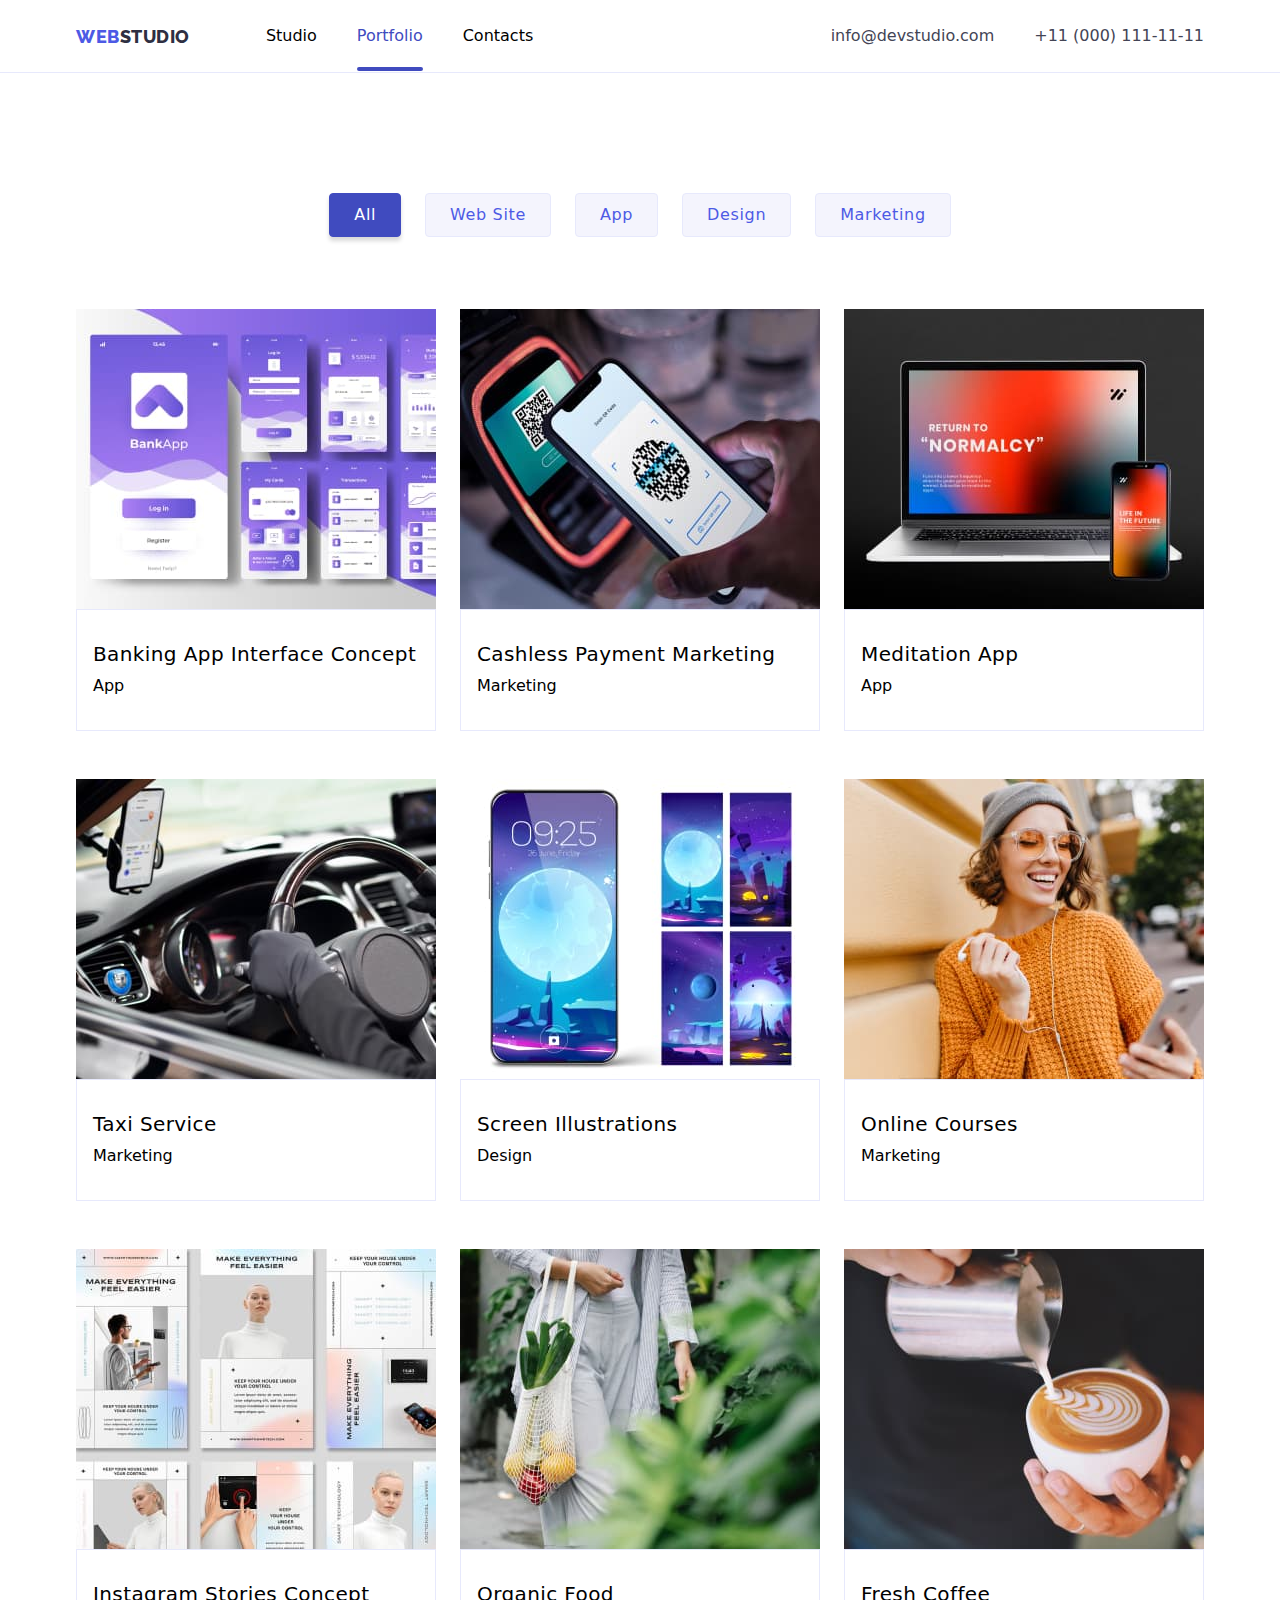
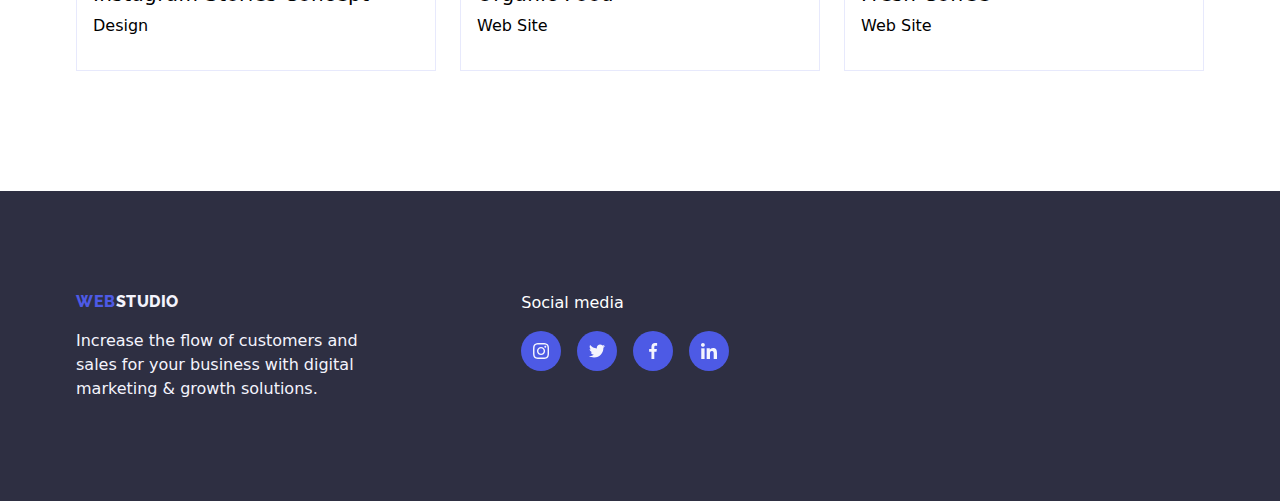
==== portfolio.html @ d6bd7398 "hw-06" ====
<!DOCTYPE html>
<html lang="en">
<head>
    <meta charset="UTF-8">
    <meta name="viewport" content="width=device-width, initial-scale=1.0">
    <title>GoIT WEBSTUDIO - Portfolio - Homework-5</title>
    <link rel="stylesheet" href="./css/styles.css">
    <link href="https://fonts.googleapis.com/css2?family=Raleway:wght@800&family=Roboto:wght@400;500;700;900&display=swap" rel="stylesheet">
    
    <link
      rel="stylesheet"
      href="https://cdnjs.cloudflare.com/ajax/libs/modern-normalize/2.0.0/modern-normalize.min.css"
    />

    
</head>
<body>
    <header class="header">
        <div class="container header-container">
          <nav class="header-navigation">
            <a class="header-logo link" href="./index.html">
              <span class="web-logo">WEB</span
              ><span class="studio-logo">STUDIO </span>
            </a>
  
            <ul class="header-list list">
              <li class="header-item">
                <a class="header-link link " href="./index.html">Studio</a>
              </li>
              <li class="header-item">
                <a class="header-link link current" href="./portfolio.html">Portfolio</a>
              </li>
              <li class="header-item">
                <a class="header-link link" href="#">Contacts</a>
              </li>
            </ul>
          </nav>
  
         <ul class="header-address list">
            <li>
              <a
                class="header-address-link link contacts"
                href="mailto:info@devstudio.com"
                >info@devstudio.com</a
              >
            </li>
            <li>
              <a class="header-address-link link contacts" href="tel:+110001111111"
                >+11 (000) 111-11-11</a
              >
            </li>
          </ul>
        </div>
      </header>

    <main>
        <section class="section">

      <!-- Button  -->
          <div class="container">
            <ul class="filter list">
                <li><button type="button" class="filter-item active">All</button></li>
                <li><button type="button" class="filter-item">Web Site</button></li>
                <li><button type="button" class="filter-item">App</button></li>
                <li><button type="button" class="filter-item">Design</button></li>
                <li><button type="button" class="filter-item">Marketing</button></li>
            </ul>
          
       <!--  Project Item  -->

          <ul class="project list">
                <li class="project-item">
              
                  <a class="project-link link" href="#">                 
                  <div class="project-cover-wrap">                   
                      <img  src="./images/project-1.jpg" alt="bank app" width="360" height="300" />
                    <p class="project-cover-text label"> 
                      14 Stylish and User-Friendly App Design </br>Concepts · Task 
                      Manager App · Calorie </br>Tracker App · Exotic Fruit Ecommerce </br>
                      App · Cloud Storage App
                      </p>  
                    </div>                 
                    <div class="project-name">
                    <h3 class="project-title project-style">Banking App Interface Concept</h3>
                    <p class="project-title-bottom project-style-bottom">App</p>
                </div>
              </a>
                </li>

                <li class="project-item">
                  <a class="project-link link" href="#">
                    <div class="project-cover-wrap"> 
                    <img src="./images/project-2.jpg" alt="cashless" width="360"> 
                    <p class="project-cover-text label"> 
                      14 Stylish and User-Friendly App Design </br>Concepts · Task 
                      Manager App · Calorie </br>Tracker App · Exotic Fruit Ecommerce </br>
                      App · Cloud Storage App
                      </p>
                    </div>
                    <div class="project-name">
                    <h3 class="project-title project-style">Cashless Payment Marketing</h3>
                    <p class="project-title-bottom project-style-bottom">Marketing</p>
                    </div>
                  </a>
                </li>

                

                <li  class="project-item">
                  <a class="project-link link" href="#">
                    <div class="project-cover-wrap"> 
                  <img src="./images/project-3.jpg" alt="meditation app" width="360">
                  <p class="project-cover-text label"> 
                    14 Stylish and User-Friendly App Design </br>Concepts · Task 
                    Manager App · Calorie </br>Tracker App · Exotic Fruit Ecommerce </br>
                    App · Cloud Storage App
                    </p>
                  </div>
                    <div class="project-name">
                    <h3 class="project-title project-style">Meditation App</h3>
                    <p class="project-title-bottom project-style-bottom">App</p>
                    </div>
                  </a>
                </li>

                <li class="project-item">
                  <a class="project-link link" href="#">
                    <div class="project-cover-wrap">
                    <img src="./images/project-4.jpg" alt="taxi service" width="360">
                    <p class="project-cover-text label"> 
                      14 Stylish and User-Friendly App Design </br>Concepts · Task 
                      Manager App · Calorie </br>Tracker App · Exotic Fruit Ecommerce </br>
                      App · Cloud Storage App
                      </p>
                  </div>
                    <div class="project-name">
                    <h3 class="project-title project-style">Taxi Service</h3>
                    <p class="project-title-bottom project-style-bottom">Marketing</p>
                    </div>
                    </a>
                </li>

                <li class="project-item">
                  <a class="project-link link" href="#">
                    <div class="project-cover-wrap">
                    <img src="./images/project-5.jpg" alt="screen illustrations" width="360">
                    <p class="project-cover-text label"> 
                      14 Stylish and User-Friendly App Design </br>Concepts · Task 
                      Manager App · Calorie </br>Tracker App · Exotic Fruit Ecommerce </br>
                      App · Cloud Storage App
                      </p>
                  </div>
                    <div class="project-name">
                    <h3 class="project-title project-style">Screen Illustrations</h3>
                    <p class="project-title-bottom project-style-bottom">Design</p>
                    </div>
                  </a>
                </li>

                
                <li class="project-item">
                  <a class="project-link link" href="#">
                    <div class="project-cover-wrap">
                    <img src="./images/project-6.jpg" alt="online courses" width="360">
                    <p class="project-cover-text label"> 
                      14 Stylish and User-Friendly App Design </br>Concepts · Task 
                      Manager App · Calorie </br>Tracker App · Exotic Fruit Ecommerce </br>
                      App · Cloud Storage App
                      </p>
                  </div>
                    <div class="project-name">
                    <h3 class="project-title project-style">Online Courses</h3>
                    <p class="project-title-bottom project-style-bottom">Marketing</p>
                    </div>
                  </a>
                </li>

                <li class="project-item">
                  <a class="project-link link" href="#">
                    <div class="project-cover-wrap">
                    <img src="./images/project-7.jpg" alt="instagram stories" width="360">
                    <p class="project-cover-text label"> 
                      14 Stylish and User-Friendly App Design </br>Concepts · Task 
                      Manager App · Calorie </br>Tracker App · Exotic Fruit Ecommerce </br>
                      App · Cloud Storage App
                      </p>
                  </div>
                    <div class="project-name">
                    <h3 class="project-title project-style">Instagram Stories Concept</h3>
                    <p class="project-title-bottom project-style-bottom">Design</p>
                    </div>
                  </a>
                </li>


                <li class="project-item">
                  <a class="project-link link" href="#">
                    <div class="project-cover-wrap">
                    <img src="./images/project-8.jpg" alt="organic food"  width="360">
                    <p class="project-cover-text label"> 
                      14 Stylish and User-Friendly App Design </br>Concepts · Task 
                      Manager App · Calorie </br>Tracker App · Exotic Fruit Ecommerce </br>
                      App · Cloud Storage App
                      </p>
                  </div>
                    <div class="project-name">
                    <h3 class="project-title project-style">Organic Food</h3>
                    <p class="project-title-bottom project-style-bottom">Web Site</p>
                </div>
              </a>
              </li>
                <li  class="project-item">
                  <a class="project-link link" href="#">
                    <div class="project-cover-wrap">
                    <img src="./images/project-9.jpg" alt="fresh coffee" width="360">
                    <p class="project-cover-text label"> 
                      14 Stylish and User-Friendly App Design </br>Concepts · Task 
                      Manager App · Calorie </br>Tracker App · Exotic Fruit Ecommerce </br>
                      App · Cloud Storage App
                      </p>
                  </div>
                    <div class="project-name">
                    <h3 class="project-title project-style">Fresh Coffee</h3>
                    <p class="project-title-bottom project-style-bottom">Web Site</p>
                </div>
               </a>
              </li>
            </ul>
          </div>
        </section>

    </main>

    <footer class="footer-section">
      <div class="container footer-container">
      <div class="footer-logo-wrapper ">
          <a href="./index.html" class="footer-logo link"> 
              <span class="web-logo">WEB</span><span class="footer-studiologo2">STUDIO</span>
          </a>

      <p class="footer-description footer-text">Increase the flow of customers and </br>sales for your business with digital marketing & growth solutions.</p>
                     
          </div> 
            <div class="container footer-social-wrap">

              <p class="footer-social-title">Social media</p>
              <ul class="footer-social-list list">
                <li class="footer-social-item"><a class="footer-social-link " href="https://www.instagram.com/" target="_blank" rel="noopenner noreferrer"> <svg class="footer-social-svg " width="16" height="16"> <use href="./images/icons.svg#instagram"></use> </svg></a></li>
                <li class="footer-social-item"><a class="footer-social-link " href="https://twitter.com/" target="_blank" rel="noopenner noreferrer"> <svg class="footer-social-svg "  width="16" height="16"> <use href="./images/icons.svg#twitter"></use> </svg></a></li>
                <li class="footer-social-item"><a class="footer-social-link " href="https://www.facebook.com/" target="_blank" rel="noopenner noreferrer"> <svg class="footer-social-svg " width="16" height="16"> <use href="./images/icons.svg#facebook"></use> </svg></a></li>
                <li class="footer-social-item"><a class="footer-social-link " href="https://www.linkedin.com/" target="_blank" rel="noopenner noreferrer"> <svg class="footer-social-svg " width="16" height="16"> <use href="./images/icons.svg#linkedin"></use> </svg></a></li>
              </ul>

            </div>
          </div>
        
    </footer>

    <script src="./js/modal.js"></script>
</body>
</html>
---- css/styles.css ----
:root {
    --IRIS: #4D5AE5;
    --OCEAN: #404BBF;
    --NAVYBLUE: #2E2F42;
    --WHITE: #FFF;
    --SLATE: #434455;
    --CORNFLOWER: #E7E9FC;
    --CLOUD: #F4F4FD;
    --LIGHT-SLATE: #8E8F99;
}

h1,
  h2,
  h3,
  h4,
  h5,
  h6,
  p,
  ul {
    margin: 0;
    padding: 0;
  }

  *::after,
  *::before {
    box-sizing: inherit;
  } 


body {
    font-family: roboto, sans-serif;
    font-size: 16px;
    font-style: normal;
    font-weight: 400;
    line-height: 24px;
    letter-spacing: 2%;
}


.container {
    margin: 0 auto;
    width: 1158px;
    padding: 0 15px;  
}

.list {
    list-style-type: none;
    padding: 0;
}

.link {
    list-style-type: none;
    padding: 0;
    text-decoration: none;
    color: inherit;
}

.section {
    padding: 120px 0;
}

.web-logo {
    color: var(--IRIS, #4D5AE5);
}

.studio-logo {
    color: var(--NAVYBLUE, #2E2F42);
}

.header-logo {
    color: var(--navyblue, #2e2f42);
    font-family: Raleway;
    font-size: 18px;
    font-weight: 800;
    line-height: 21px;
    letter-spacing: 0.54px;
    text-transform: uppercase;
}

.section-grey {
    background-color: var(--CLOUD, #F4F4FD);
}

.our-team-background {
    background-color: var(--WHITE, #FFF);
    border-radius: 0px 0px 4px 4px;
    box-shadow: 0px 2px 1px 0px rgba(46, 47, 66, 0.08), 0px 1px 1px 0px rgba(46, 47, 66, 0.16), 0px 1px 6px 0px rgba(46, 47, 66, 0.08);
}

/* Header - Navigation */

.header {
    border-bottom: 1px solid var(--CORNFLOWER, #E7E9FC);
}

.header-navigation {
    display: flex;
    align-items: center;
}

/* NAV of Studio, Portfolio and Content */

.header-container {
    display: flex;
    justify-content: space-between;
}

.header-list {
    display: flex;
    gap: 40px;    
    margin-left: 76px;
    padding-top: 24px 0;
}

.header-link {
    padding: 24px 0;
    position: relative;
    transition: color 250ms cubic-bezier(0.4, 0, 0.2, 1);
  }
  
  .header-link:hover,
  .header-link:focus {
    color: var(--iris, #4d5ae5);
  }
  
  .header-link::after {
    content: "";
    border-radius: 2px;
    border: 2px solid transparent;
    height: 4px;
    width: 0;
    position: absolute;
    left: 0;
    bottom: -2px;
    transition: width 250ms cubic-bezier(0.4, 0, 0.2, 1),
      background-color 250ms cubic-bezier(0.4, 0, 0.2, 1),
      border 250ms cubic-bezier(0.4, 0, 0.2, 1);
  }
  
  .header-link:hover::after,
  .header-link:focus::after {
    border: 2px solid var(--ocean, #404BBF);
    background-color: var(--ocean, #404BBF);
    width: 100%;
  }
  
  .current::after {
    content: "";
    border: 2px solid var(--ocean, #404BBF);
    border-radius: 2px;
    background-color: var(--ocean, #404BBF);
    height: 4px;
    width: 100%;
    position: absolute;
    left: 0;
    bottom: -2px;
  }
  

.header-link:hover, 
.header-link:focus {
    color: var(--IRIS, #4d5ae5);
}

.current {
    color: var(--OCEAN, #404BBF);
}

/* Email and Contacts   */

.header-address {
    display: flex;
    gap: 40px;
}

.header-address-link {
    display: block;
    padding: 24px 0;
}

.contacts {
    color: var(--SLATE, #434455);
    text-decoration: none;
    transition: color 250ms cubic-bezier(0.4, 0, 0.2, 1);
}

.contacts:hover,
.contacts:focus {
    color: var(--OCEAN, #404BBF);
}

.list {
    list-style-type: none;
}

/* hero section */
.hero-section { 
    background-image: linear-gradient(
        to right, 
        rgba(46, 47, 66, 0.7),
        rgba(46, 47, 66, 0.7)
    ), 
    url("../images/bg-people-office.png");
  
    align-items: center;
    padding: 188px 0 188px 0;
    text-align: center;
}


.hero-title {
    color: var(--WHITE, #FFF);
    text-align: center;
    font-size: 56px;
    font-style: normal;
    font-weight: 700;
    line-height: 60px; 
    letter-spacing: 1.12px;
    text-transform: uppercase;
    margin-bottom: 48px; 
} 
 
.hero-button {
    
    color: var(--WHITE, #FFF);
    background: var(--IRIS, #4D5AE5);
    font-family: Roboto;
    font-size: 16px;
    font-style: normal;
    font-weight: 500;
    line-height: 24px; 
    letter-spacing: 0.64px;
    
    display: inline-flex;
    padding: 16px 32px;
    align-items: flex-start;
    gap: 10px;

    border-radius: 4px;
    box-shadow: 0px 4px 4px 0px rgba(0, 0, 0, 0.15);
    border: none;

    transition: background-color 250ms cubic-bezier(0.4, 0, 0.2, 1);

}

.hero-button:hover
{
    background-color: var(--OCEAN, #404BBF);
    cursor: pointer;
}


/* SECTION BENEFITS */

.sec-title {
    margin-bottom: 72px;
}

.benefit-list{
    display: flex;
    gap: 24px;
   
}

.benefits-title {
    color: var(--NAVYBLUE, #2E2F42);
    font-family: Roboto;
    font-size: 20px;
    font-style: normal;
    font-weight: 500;
    line-height: 24px;
    letter-spacing: 0.4px;
    margin-bottom: 8px;
    width: 264px;
}

.title-description {
    color: var(--SLATE, #434455);
    width: 264px;
    font-family: Roboto;
    font-size: 16px;
    font-style: normal;
    font-weight: 400;
    line-height: 24px; 
    letter-spacing: 0.32px;
}

/*  OUR TEAM SECTION */

.sectiontitle-h2 {
    color: var(--NAVY-BLUE, #2E2F42);
    text-align: center;
    font-family: Roboto;
    font-size: 36px;
    font-style: normal;
    font-weight: 700;
    line-height: 40px;
    letter-spacing: 0.72px;
    text-transform: capitalize;
}


.ourteam-h3 {

    color: var(--NAVY-BLUE, #2E2F42);
    font-family: Roboto;
    font-size: 20px;
    font-style: normal;
    font-weight: 500;
    line-height: 24px; 
    letter-spacing: 0.4px;
}

.ourteam-position {
    color: var(--SLATE, #434455);
    font-family: Roboto;
    font-size: 16px;
    font-style: normal;
    font-weight: 400;
    line-height: 24px; 
    letter-spacing: 0.32px;
    text-align: center;
    
}


.what-are-we {
    display: flex;
    justify-content: space-between;
}

.our-team {
    display: flex;
    justify-content: space-between;
}

.ourteam-name {
    text-align: center;
    margin-bottom: 8px;
    
}


/* OUR TEAM SOCIAL ICON */

.section-item-wrap {
    padding-top: 32px;
    padding-bottom: 32px;
    gap: 32px;
    width: 100%;
    text-align: center;
 }


.benefit-svg-box {
    width: 264px;
    height: 112px;
    display: flex;
    align-items: center;
    border-radius: 4px;
    margin-bottom: 8px;
    background: var(--CLOUD, #F4F4FD);
    justify-content: center;
}



.team-social-link  {
    width: 100%;
    height: 100%;
    border-radius: 50%;
    display: flex;    
    align-items: center;
    justify-content: center;
    background-color: var(--IRIS, #4D5AE5);
    color: var(--CLOUD, #F4F4FD);

    transition: background-color 250ms cubic-bezier(0.4, 0, 0.2, 1);
}

.team-social-link:hover,
.team-social-link:focus {
    background-color: var(--OCEAN, #404BBF);
}



.team-social-list {
    display: flex;
    justify-content: center;
    gap: 24px;
    margin-top: 8px;
    
}

.team-social-item{
    width: 40px;
    height: 40px;
}



/* CUSTOMER SECTION ICON */


.customer-list {
    display: flex;
    justify-content: center;
    gap: 24px;
   
}

.customer-item {
    width: 168px;
    height: 88px; 
    /* border: 1px solid var(--LIGHT-SLATE, #8E8F99); */
}

.customer-link {
    width: 100%;
    height: 100%;
    display: flex;
    justify-content: center;
    align-items: center;
    border-radius: 4px;
    border: 1px solid var(--LIGHT-SLATE, #8E8F99);
    color: var(--LIGHT-SLATE, #8E8F99);
    transition: color 250ms cubic-bezier(0.4, 0, 0.2, 1);
}

.customer-svg {
    width: 104px;
    height: 54px;
    fill: currentColor;
}

.customer-link:hover  {
    border-color: var(--OCEAN, #404BBF);
    color: var(--OCEAN, #404BBF);
}



/* FOOTER SOCIAL SVG */

.footer-social-title {
    color: var(--WHITE, #FFF);
    display: flex;
    font-weight: 500;
}

.footer-social-wrap {
    margin-left: 120px;
    
}


/* FOOTER */

.footer {
    background-color: var(--NAVYBLUE, #2E2F42);
}

.footer-text {
    color: var(--CLOUD, #F4F4FD);
    margin-top: 17px;
}

.footer-studiologo2 {
    color: var(--CLOUD, #F4F4FD);
}

.footer-section {
    background-color: var(--NAVYBLUE, #2E2F42);
    padding-top: 100px;
    padding-bottom: 100px;
    display: flex;
    
}

.footer-container {
    display: flex;
    align-items: flex-start;
}

.footer-social-list {
    flex-wrap: wrap;
    display: flex;
    gap: 16px;
    margin-top: 16px;
}

.footer-social-item {
    width: 40px;
    height: 40px;
}

.footer-social-link {
    width: 100%;
    height: 100%;
    border-radius: 50%;
    display: flex;
    align-items: center;
    justify-content: center;
    background: var(--IRIS, #4D5AE5);
    transition: background-color 250ms cubic-bezier(0.4, 0, 0.2, 1);
    
}



.footer-social-link:hover,
.footer-social-link:focus {
    background-color: #31d0aa;
}

.footer-social-svg {
    fill: currentColor;
}

.footer-logo {
    display: flex;
    font-weight: 800;
    line-height: 21px;
    letter-spacing: .54px;
    text-transform: uppercase;
    font-style: normal;
    font-family: Raleway;
}

.footer-logo-wrapper {
    width: 261.554;
    height: 112.969;
    /* display: flex; */
}

/* Portfolio */

.filter-item {
    
    padding: 12px 24px;
    border-radius: 4px;
    font-family: inherit;
    font-size: 16px;
    font-weight: 500;
    letter-spacing:  .64px;
    border: 1px solid var(--CORNFLOWER, #E7E9FC);
    background-color: var(--CLOUD, #F4F4FD);
    color: var(--IRIS, #4D5AE5);
    transition: background-color 250ms cubic-bezier(0.4, 0, 0.2, 1),
    border 250ms cubic-bezier(0.4, 0, 0.2, 1),
    border-radius 250ms cubic-bezier(0.4, 0, 0.2, 1),
    color 250ms cubic-bezier(0.4, 0, 0.2, 1)
    ;
}



.filter-item:hover,
.filter-item:focus {
    color: var(--WHITE, #F4F4FD);
    background: var(--OCEAN, #404BBF);
    border: 1px solid var(--OCEAN, #404BBF);
    box-shadow: 0px 4px 4px 0px rgba(0, 0, 0, 0.15);
    border-radius: 4px;
    cursor: pointer;
}

.active {
    color: var(--WHITE, #FFF);
    background: var(--OCEAN, #404BBF);
    border: 1px solid var(--OCEAN, #404BBF);
    box-shadow: 0px 4px 4px 0px rgba(0, 0, 0, 0.15);
}

.filter {
    display: flex;
    justify-content: center;
    align-items: center;
    gap: 24px;
    margin-bottom: 72px;
}



/*  */
.project {
    display: flex;
    flex-wrap: wrap;
    margin-bottom: -48px;
    margin-right: -24px;
    
    
}

 .project-item {
    display: flex;
    flex-direction: column;
    align-items: flex-start;
    margin-right: 24px;
    margin-bottom: 48px;  

}

.project-name {
    padding: 32px 16px;
   
    border-top: 0;
    
    display: flex;
    flex-direction: column;
    justify-content: center;
    align-items: flex-start;
    align-self: stretch;

    border-bottom: 1px solid var(--CORNFLOWER, #E7E9FC); 
    background-color: var(--WHITE, #fff);
    border: 1px solid var(--CORNFLOWER, #E7E9FC);
}

img {
    display: block;
}


.project-title {
    margin-bottom: 8px;
}

.project-style {
    font-size: 20px;
    font-weight: 500;
    line-height: 24px;
    letter-spacing: .4px;
}

.section-no-top-padding {
    padding-top: 0;
}

/* PORTFOLIO CARDS */

.project-link {
    transition: box-shadow 250ms cubic-bezier(.4, 0, .2, 1);  
}

.project-link:hover,
.project-link:focus
 {
    box-shadow: 0px 2px 1px 0px rgba(46, 47, 66, 0.08), 
    0px 1px 1px 0px rgba(46, 47, 66, 0.16), 0px 1px 6px 0px rgba(46, 47, 66, 0.08);

}

image {
    display: block;
    max-width: 100%;
    height: auto;
}

.project-cover-wrap {
    position: relative;
    overflow: hidden;

}

 .project-cover-text {
    position: absolute;
    top: 0;
    height: 100%;
    width: 100%;
    padding: 40px 32px;
    background-color: var(--IRIS, #4D5AE5);
    color:var(--CLOUD, #F4F4FD);
    font-size: 16px;
    font-weight: 400;
    line-height: 24px;
    letter-spacing: 0.32px;
    transform: translateY(100%);
    transition: transform 250ms cubic-bezier(0.4, 0, 0.2, 1);
}

.project-link:hover .project-cover-text,
.project-link:focus .project-cover-text {
    transform: translateY(0);
}



/* MODAL OF MAIN PAGE */

.backdrop {
    position: fixed;
    top: 0;
    left: 0;
    width: 100%;
    height: 100%;
    background-color: rgba(46, 47, 66, 0.4);
    opacity: 1;
    transition: opacity 250ms cubic-bezier(0.4, 0, 0.2, 1);
  }
  
  .modal {
    position: absolute;
    top: 50%;
    left: 50%;
    min-width: 408px;
    min-height: 584px;
    background-color: var(--dairy, #fcfcfc);
    box-shadow: 0px 2px 1px 0px rgba(0, 0, 0, 0.2),
      0px 1px 3px 0px rgba(0, 0, 0, 0.12), 0px 1px 1px 0px rgba(0, 0, 0, 0.14);
    border-radius: 4px;
  
    transform: translate(-50%, -50%) scale(1);
    transition: transform 250ms cubic-bezier(0.4, 0, 0.2, 1);
  }
  
  .backdrop.is-hidden .modal {
    transform: translate(-50%, -50%) scale(0);
  }
  
  .modal-close {
    position: absolute;
    top: 8px;
    right: 8px;
    padding: 0;
    display: flex;
    justify-content: center;
    align-items: center;
    width: 30px;
    height: 30px;
  
    background-color: var(--cornflower, #e7e9fc);
    color: var(--navyblue, #2E2F42);
    border: 1px solid rgba(0, 0, 0, 0.1);
    border-radius: 15px;
    cursor: pointer;
  
    transition: color 250ms cubic-bezier(0.4, 0, 0.2, 1),
      background-color 250ms cubic-bezier(0.4, 0, 0.2, 1);
  }
  
  .modal-close-icon {
    fill: currentColor;
  }
  
  .modal-close:hover,
  .modal-close:focus {
    background-color: var(--ocean, #404BBF);
    color: white;
  }
  
  .is-hidden {
    visibility: none;
    opacity: 0;
    pointer-events: none;
  }
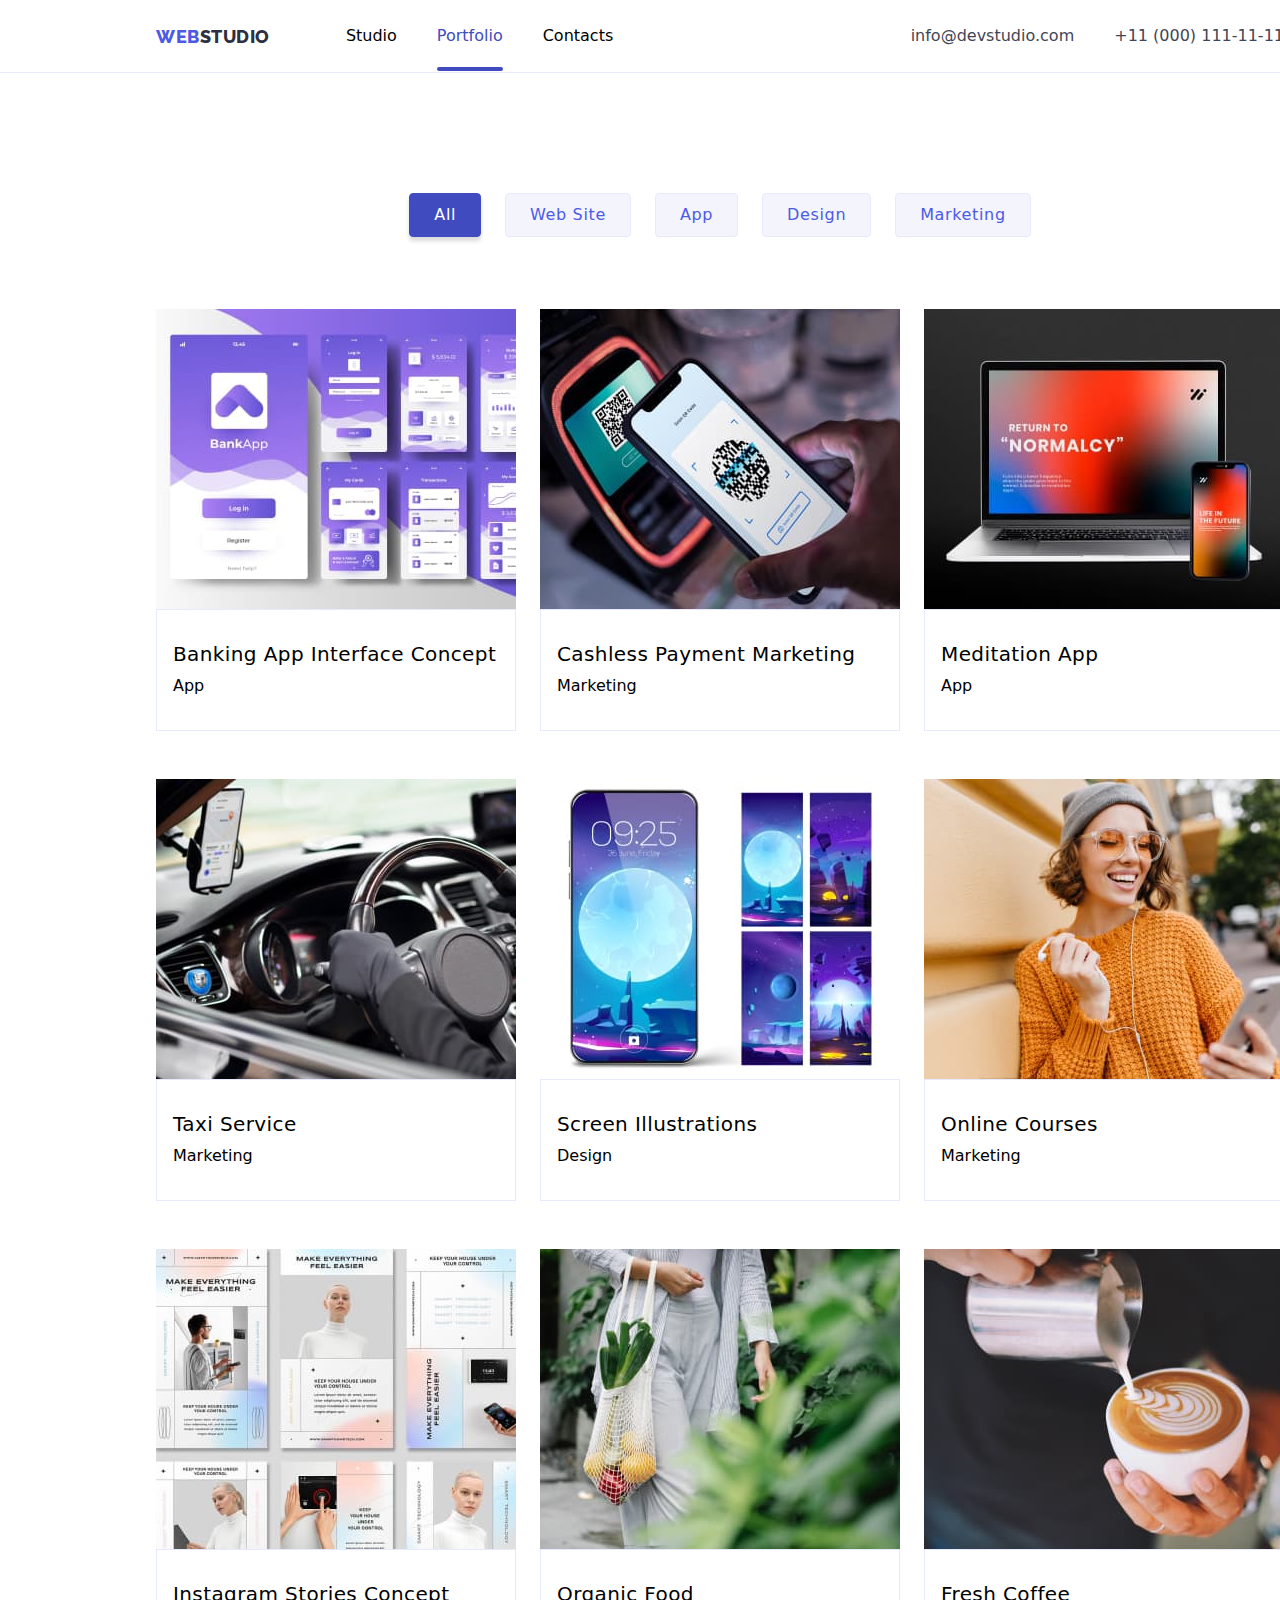
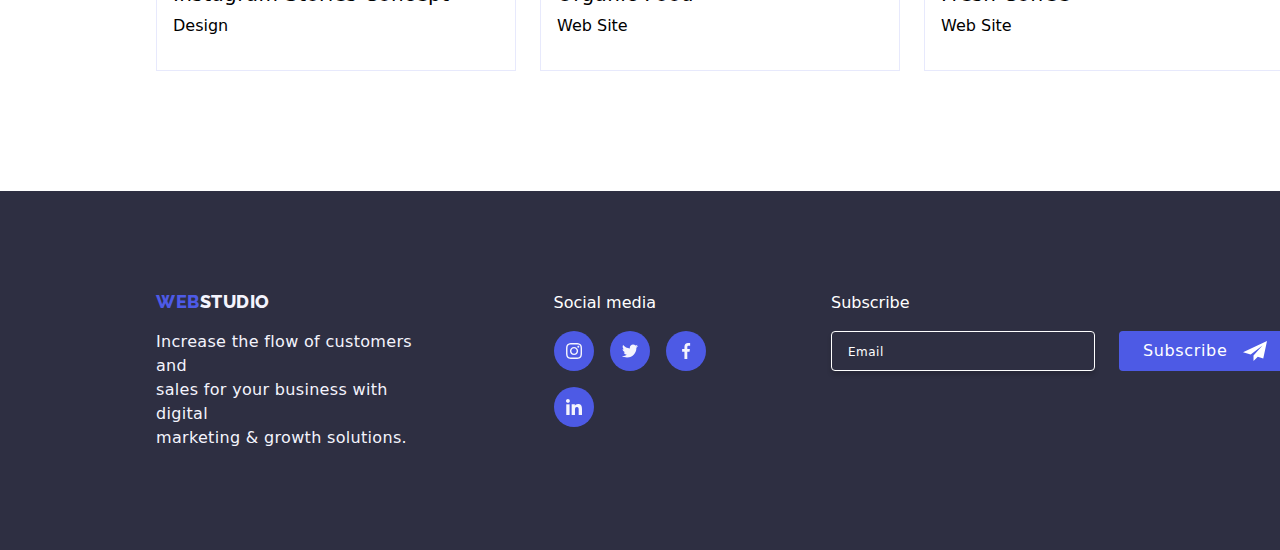
==== commit ad9489e1: "hw-06" ====
--- a/portfolio.html
+++ b/portfolio.html
@@ -231,28 +231,80 @@
 
     </main>
 
-    <footer class="footer-section">
-      <div class="container footer-container">
-      <div class="footer-logo-wrapper ">
+    <footer class="footer">
+      
+      <div class="container row">
+
+      <div class="footer-container">
           <a href="./index.html" class="footer-logo link"> 
               <span class="web-logo">WEB</span><span class="footer-studiologo2">STUDIO</span>
           </a>
 
-      <p class="footer-description footer-text">Increase the flow of customers and </br>sales for your business with digital marketing & growth solutions.</p>
-                     
+      <p class="footer-description footer-text">
+        Increase the flow of customers and </br>
+      sales for your business with digital
+       </br> marketing & growth solutions.</p>
+          
           </div> 
-            <div class="container footer-social-wrap">
+
+            <div class="footer-container footer-social-wrap">
 
               <p class="footer-social-title">Social media</p>
               <ul class="footer-social-list list">
-                <li class="footer-social-item"><a class="footer-social-link " href="https://www.instagram.com/" target="_blank" rel="noopenner noreferrer"> <svg class="footer-social-svg " width="16" height="16"> <use href="./images/icons.svg#instagram"></use> </svg></a></li>
-                <li class="footer-social-item"><a class="footer-social-link " href="https://twitter.com/" target="_blank" rel="noopenner noreferrer"> <svg class="footer-social-svg "  width="16" height="16"> <use href="./images/icons.svg#twitter"></use> </svg></a></li>
-                <li class="footer-social-item"><a class="footer-social-link " href="https://www.facebook.com/" target="_blank" rel="noopenner noreferrer"> <svg class="footer-social-svg " width="16" height="16"> <use href="./images/icons.svg#facebook"></use> </svg></a></li>
-                <li class="footer-social-item"><a class="footer-social-link " href="https://www.linkedin.com/" target="_blank" rel="noopenner noreferrer"> <svg class="footer-social-svg " width="16" height="16"> <use href="./images/icons.svg#linkedin"></use> </svg></a></li>
+                <li class="footer-social-item">
+                  <a class="footer-social-link " href="https://www.instagram.com/" target="_blank" rel="noopenner noreferrer">
+                     <svg class="footer-social-svg " width="16" height="16">
+                       <use href="./images/icons.svg#instagram">
+                       </use> 
+                      </svg>
+                    </a>
+                  </li>
+                <li class="footer-social-item">
+                  <a class="footer-social-link " href="https://twitter.com/" target="_blank" rel="noopenner noreferrer"> 
+                    <svg class="footer-social-svg "  width="16" height="16"> 
+                      <use href="./images/icons.svg#twitter">
+                      </use> 
+                    </svg>
+                  </a>
+                </li>
+                <li class="footer-social-item">
+                  <a class="footer-social-link " href="https://www.facebook.com/" target="_blank" rel="noopenner noreferrer"> 
+                    <svg class="footer-social-svg " width="16" height="16"> 
+                      <use href="./images/icons.svg#facebook">
+                      </use> 
+                    </svg>
+                  </a>
+                </li>
+                <li class="footer-social-item">
+                  <a class="footer-social-link " href="https://www.linkedin.com/" target="_blank" rel="noopenner noreferrer"> 
+                    <svg class="footer-social-svg " width="16" height="16"> 
+                      <use href="./images/icons.svg#linkedin">
+                      </use> 
+                    </svg>
+                  </a>
+                </li>
               </ul>
 
             </div>
-          </div>
+
+            <div class="footer-container footer-form" >
+              <form name="subscribe_form" autocomplete="on" novalidate> 
+              <label class="footer-form-label">
+                Subscribe
+                <input type="email" name="email" placeholder="Email" class="footer-form-input" required/>
+              </label>
+          
+
+              <button type="submit" class="footer-form-button ">Subscribe
+                <svg class="footer-form-svgsubscribe"> 
+                  <use href="./images/icons.svg#subscribe"></use> 
+                </svg>
+              </button>
+            </div>
+          </form>
+        </div>
+
+      </div>
         
     </footer>
 
--- a/css/styles.css
+++ b/css/styles.css
@@ -7,6 +7,7 @@
     --CORNFLOWER: #E7E9FC;
     --CLOUD: #F4F4FD;
     --LIGHT-SLATE: #8E8F99;
+    --NAVY-BLUE-modal: rgba(46, 47, 66, 0.40);
 }
 
 h1,
@@ -18,7 +19,6 @@
   p,
   ul {
     margin: 0;
-    padding: 0;
   }
 
   *::after,
@@ -39,8 +39,9 @@
 
 .container {
     margin: 0 auto;
-    width: 1158px;
-    padding: 0 15px;  
+    width: 1440px;
+    padding: 0 156px;
+     
 }
 
 .list {
@@ -201,7 +202,6 @@
         rgba(46, 47, 66, 0.7)
     ), 
     url("../images/bg-people-office.png");
-  
     align-items: center;
     padding: 188px 0 188px 0;
     text-align: center;
@@ -220,8 +220,7 @@
     margin-bottom: 48px; 
 } 
  
-.hero-button {
-    
+.hero-button { 
     color: var(--WHITE, #FFF);
     background: var(--IRIS, #4D5AE5);
     font-family: Roboto;
@@ -230,12 +229,10 @@
     font-weight: 500;
     line-height: 24px; 
     letter-spacing: 0.64px;
-    
     display: inline-flex;
     padding: 16px 32px;
     align-items: flex-start;
     gap: 10px;
-
     border-radius: 4px;
     box-shadow: 0px 4px 4px 0px rgba(0, 0, 0, 0.15);
     border: none;
@@ -300,7 +297,6 @@
     text-transform: capitalize;
 }
 
-
 .ourteam-h3 {
 
     color: var(--NAVY-BLUE, #2E2F42);
@@ -324,7 +320,6 @@
     
 }
 
-
 .what-are-we {
     display: flex;
     justify-content: space-between;
@@ -340,7 +335,6 @@
     margin-bottom: 8px;
     
 }
-
 
 /* OUR TEAM SOCIAL ICON */
 
@@ -352,7 +346,6 @@
     text-align: center;
  }
 
-
 .benefit-svg-box {
     width: 264px;
     height: 112px;
@@ -363,8 +356,6 @@
     background: var(--CLOUD, #F4F4FD);
     justify-content: center;
 }
-
-
 
 .team-social-link  {
     width: 100%;
@@ -375,7 +366,6 @@
     justify-content: center;
     background-color: var(--IRIS, #4D5AE5);
     color: var(--CLOUD, #F4F4FD);
-
     transition: background-color 250ms cubic-bezier(0.4, 0, 0.2, 1);
 }
 
@@ -383,7 +373,6 @@
 .team-social-link:focus {
     background-color: var(--OCEAN, #404BBF);
 }
-
 
 
 .team-social-list {
@@ -399,22 +388,17 @@
     height: 40px;
 }
 
-
-
 /* CUSTOMER SECTION ICON */
-
 
 .customer-list {
     display: flex;
     justify-content: center;
     gap: 24px;
-   
 }
 
 .customer-item {
     width: 168px;
     height: 88px; 
-    /* border: 1px solid var(--LIGHT-SLATE, #8E8F99); */
 }
 
 .customer-link {
@@ -441,7 +425,6 @@
 }
 
 
-
 /* FOOTER SOCIAL SVG */
 
 .footer-social-title {
@@ -452,7 +435,6 @@
 
 .footer-social-wrap {
     margin-left: 120px;
-    
 }
 
 
@@ -460,11 +442,25 @@
 
 .footer {
     background-color: var(--NAVYBLUE, #2E2F42);
+    padding: 100px 0;
+}
+
+.footer-container  {
+    display: flex;
+    flex-direction: column;
+}
+
+.row {
+    display: flex;
+    flex-direction: row;
 }
 
 .footer-text {
     color: var(--CLOUD, #F4F4FD);
-    margin-top: 17px;
+    margin-top: 17.5px;
+    font-size: 16px;
+    line-height: 24px;
+    letter-spacing: 0.32px;
 }
 
 .footer-studiologo2 {
@@ -473,16 +469,10 @@
 
 .footer-section {
     background-color: var(--NAVYBLUE, #2E2F42);
-    padding-top: 100px;
-    padding-bottom: 100px;
-    display: flex;
+    padding: 100px 0;
     
 }
 
-.footer-container {
-    display: flex;
-    align-items: flex-start;
-}
 
 .footer-social-list {
     flex-wrap: wrap;
@@ -508,8 +498,6 @@
     
 }
 
-
-
 .footer-social-link:hover,
 .footer-social-link:focus {
     background-color: #31d0aa;
@@ -520,20 +508,104 @@
 }
 
 .footer-logo {
-    display: flex;
+    color: var(--IRIS, #4D5AE5);
     font-weight: 800;
     line-height: 21px;
     letter-spacing: .54px;
-    text-transform: uppercase;
+    text-transform: uppercase; 
+    font-family: Raleway;
+    font-size: 18px;
+}
+
+.footer-logo-wrapper {
+    display: flex;
+    flex-direction: column;
+}
+
+/* Footer Button and Form */
+
+.footer-form-button {
+    height: 40px;
+    display: inline-flex;
+    padding: 8px 24px;
+    justify-content: center;
+    align-items: center;
+    gap: 16px;
+    margin-left: 24px;
+    border: none;
+    font-weight: 500;
+    line-height: 24px;
+    letter-spacing: 0.64px;
+    border-radius: 4px;
+    color: var(--white, #FFF);
+    background: var(--iris, #4D5AE5);
+    cursor: pointer;
+    transition-property: background-color, color;
+    transition-duration: 250ms;
+    transition-timing-function: cubic-bezier(0.4, 0, 0.2, 1);
+} 
+
+.footer-form-svgsubscribe {
+    width: 24px;
+    height: 24px;
+}
+
+.footer-container form{
+    display: flex;
+    align-items: flex-end;
+}
+
+.footer-form {
+    width: 453px;
+    height: 80px;
+    flex-shrink: 0;
+    margin-left: 80px; 
+}
+
+.footer-form-button:hover {
+    background-color: var(--OCEAN, #404BBF);
+  } 
+
+.footer-form-label {
+   display: block;
+   color: var(--WHITE, #FFF);
+   font-weight: 500;
+}
+
+
+.footer-form-input {
+    color: var(--white, #fff);
+    width: 264px;
+    height: 40px;
+    padding: 8px 16px;
+    display: flex;
+    margin-top: 16px;
+    font-size: 14px;
+    flex-shrink: 0;
+    background: var(--navyblue, #2E2F42);
+    border-radius: 4px;
+    border: 1px solid var(--white, #FFF);
+    box-shadow: 0px 4px 4px 0px rgba(0, 0, 0, 0.15);
+}
+
+  
+.footer-form-input::placeholder{
+    color: var(--white, #FFF);
+    font-size: 12px;
     font-style: normal;
-    font-family: Raleway;
-}
-
-.footer-logo-wrapper {
-    width: 261.554;
-    height: 112.969;
-    /* display: flex; */
-}
+    font-weight: 400;
+    line-height: 24px;
+    letter-spacing: 0.48px;
+}
+
+
+.footer-form-label {
+    display: block;
+    color: var(--WHITE, #fff);
+}
+
+
+
 
 /* Portfolio */
 
@@ -703,33 +775,30 @@
   
   .modal {
     position: absolute;
+    padding: 72px 24px 24px 24px;
     top: 50%;
     left: 50%;
-    min-width: 408px;
-    min-height: 584px;
-    background-color: var(--dairy, #fcfcfc);
-    box-shadow: 0px 2px 1px 0px rgba(0, 0, 0, 0.2),
-      0px 1px 3px 0px rgba(0, 0, 0, 0.12), 0px 1px 1px 0px rgba(0, 0, 0, 0.14);
-    border-radius: 4px;
-  
-    transform: translate(-50%, -50%) scale(1);
-    transition: transform 250ms cubic-bezier(0.4, 0, 0.2, 1);
-  }
-  
-  .backdrop.is-hidden .modal {
+    width: 408px;
+    border-radius: 4px;
+    background: var(--dairy, #fcfcfc);
+    box-shadow: 0px 2px 1px 0px rgba(0, 0, 0, 0.20), 0px 1px 3px 0px rgba(0, 0, 0, 0.12), 0px 1px 1px 0px rgba(0, 0, 0, 0.14);
+    transform: translate(-50%, -50%);
+}
+  
+  .backdrop .is-hidden .modal {
     transform: translate(-50%, -50%) scale(0);
   }
   
   .modal-close {
     position: absolute;
-    top: 8px;
-    right: 8px;
+    top: 24px;
+    right: 24px;
     padding: 0;
     display: flex;
     justify-content: center;
     align-items: center;
-    width: 30px;
-    height: 30px;
+    width: 24px;
+    height: 24px;
   
     background-color: var(--cornflower, #e7e9fc);
     color: var(--navyblue, #2E2F42);
@@ -737,8 +806,8 @@
     border-radius: 15px;
     cursor: pointer;
   
-    transition: color 250ms cubic-bezier(0.4, 0, 0.2, 1),
-      background-color 250ms cubic-bezier(0.4, 0, 0.2, 1);
+    transition: color 250ms cubic-bezier(0.4, 0, 0.2, 1);
+    background-color 250ms cubic-bezier(0.4, 0, 0.2, 1);
   }
   
   .modal-close-icon {
@@ -756,3 +825,227 @@
     opacity: 0;
     pointer-events: none;
   }
+
+
+.form-header {
+    color: var(--NAVY-BLUE, #2E2F42);
+    margin-bottom: 34px;
+    font-weight: 500;
+    text-align: center;
+}
+
+.form-container {
+    display: flex;
+    flex-direction: column;
+    align-items: flex-start;
+    border-radius: 4px;
+}
+
+.form-button-container {
+    display: flex;
+    align-items: center;
+    justify-content: center;
+    width: 100%;
+}
+
+.form-button {
+    width: 169px;
+    height: 56px;
+    padding: 16px 32px;
+    border-radius: 4px;
+    border: none;
+    color: var(--WHITE, #fff);
+    background-color: var(--IRIS, #4D5AE5);
+    box-shadow: 0px 4px 4px 0px rgba(0, 0, 0, 0.15); 
+    color: var(--WHITE, #FFF);
+    text-align: center;
+    font-weight: 500;
+    letter-spacing: 0.64px;
+    cursor: pointer;
+    transition-property: background-color, color;
+    transition-duration: 250ms;
+    transition-timing-function:cubic-bezier(0.4, 0, 0.2, 1)
+
+}
+
+.form-button:hover,
+.form-button:focus {
+    background-color: var(--OCEAN, #404BBF)
+}
+
+.form-input {
+    display: block;
+    width: 360px;
+    height: 40px;
+    padding-top: 11px;
+    padding-bottom: 11px;
+    padding-left: 38px;
+    flex-shrink: 0;
+    font-size: 14px;
+    fill: currentColor;
+    border-radius: 4px;
+    border: 1px solid var(--NAVYBLUE, #2e2f42);
+    transition-property: border;
+    transition-duration: 250ms;
+    transition-timing-function: cubic-bezier(0.4, 0, 0.2, 1);
+}
+
+.form-input:focus,
+.form-input:hover,
+.form-textarea:hover,
+.form-textarea:focus {
+    border: 1px solid var(--IRIS, #4D5AE5);
+}
+
+.form-input:focus+.form-input-icon,
+.form-input:hover+.form-input-icon {
+    fill: var(--IRIS, #4D5AE5);
+}
+
+.form-textarea {
+    width: 360px;
+    height: 120px;
+    flex-shrink: 0;
+    padding-top: 8px;
+    padding-left: 16px;
+    border-radius: 4px;
+    font-size: 14px;
+    border: 1px solid var(--NAVYBLUE-modal, rgba(46, 47, 66, 0.40));
+    resize: none;
+    transition-property: border;
+    transition-duration: 250ms;
+    transition-timing-function: cubic-bezier(0.4, 0, 0.2, 1);
+}
+
+.form-textarea::placeholder {
+    color: var(--NAVY-BLUE-modal, rgba(46, 47, 66, 0.40));
+    font-size: 12px;
+    font-weight: 400;
+    line-height: 14px;
+    letter-spacing: 0.48px;
+}
+
+
+.form-label {
+    position: relative;
+    margin-bottom: 30px;
+    font-size: 12px;
+    line-height: 1.166;
+    letter-spacing: 0.01em;
+    color: var(--LIGHT-SLATE, #8E8F99);
+    
+}
+
+.form-label-textarea {
+    position: relative;
+    margin: 16px;
+    font-size: 12px;
+    line-height: 1.166;
+    letter-spacing: 0.01em;
+    color: var(--LIGHT-SLATE, #8E8F99);
+}
+
+.form-label-text {
+    position: absolute;
+    top: -20px;
+}
+
+.form-input-icon {
+    position: absolute;
+    transform: translateY(-50%);
+
+}
+
+.form-input-icon {
+    position: absolute;
+    width: 18px;
+    height: 24px;
+    flex-shrink: 0;
+    transform: translateY(-50%);
+    top: 50%;
+    left: 16px;
+    fill: var(--NAVYBLUE, #2e2f42);
+    transition-property: fill;
+    transition-duration: 250ms;
+    transition-timing-function: cubic-bezier(0.4, 0, 0.2, 1);
+}
+
+.form-textarea {
+    height: 120px;
+    width: 360px;
+    flex-shrink: 0;
+   
+}
+
+.form-agree-box {
+    display: flex;
+    align-items: center;
+    justify-content: flex-start;
+    width: 360px;
+    height: 16px;
+    gap: 8px;
+    margin-bottom: 24px;
+}
+
+.form-agree-box-text {
+    flex-shrink: 0;
+    color: var(--LIGHT-SLATE, #8E8F99);
+    font-size: 12px;
+    font-weight: 400;
+    line-height: 16px;
+    letter-spacing: .48px;
+    text-decoration-line: underline;
+    transition-property: color, text-decoration-color;
+    transition-duration: 250ms;
+    transition-timing-function: cubic-bezier(0.4, 0, 0.2, 1);
+}
+
+.form-agree-box-link:hover,
+.form-agree-box-link:focus {
+    color: var(--OCEAN, #404BBF);
+    text-decoration-color: rgba(0, 0, 255, 0.0);
+}
+
+.checkbox {
+    position: absolute;
+    appearance: none;
+}
+
+.checkbox-icon {
+    display:inline-block;
+    border-radius: 2px;
+    fill: none;
+    transition-property: border;
+    transition-duration: 250ms;
+    transition-timing-function: cubic-bezier(0.4, 0, 0.2, 1);
+}
+
+.checkbox-icon:hover, 
+.checkbox-icon:focus {
+    border: 1px solid var(--IRIS, #4D5AE5);
+}
+
+
+.check-mark {
+    width: 16px;
+    height: 16px;
+    display: block;
+    border-radius: 2px;
+    cursor: pointer;
+    border: 1px solid var(--IRIS, #4d5ae5);
+}
+
+.checkbox:checked+.checkbox-icon {
+    background-size: contain;
+    font: var(--WHITE, #fff);
+    fill: var(--WHITE, #fff);
+    border-radius: 2px;
+    border: 1px solid var(--IRIS, #4D5AE5);
+    background-color: var(--IRIS, #4D5AE5);
+    cursor:pointer;
+
+}
+
+
+
+/*  */
